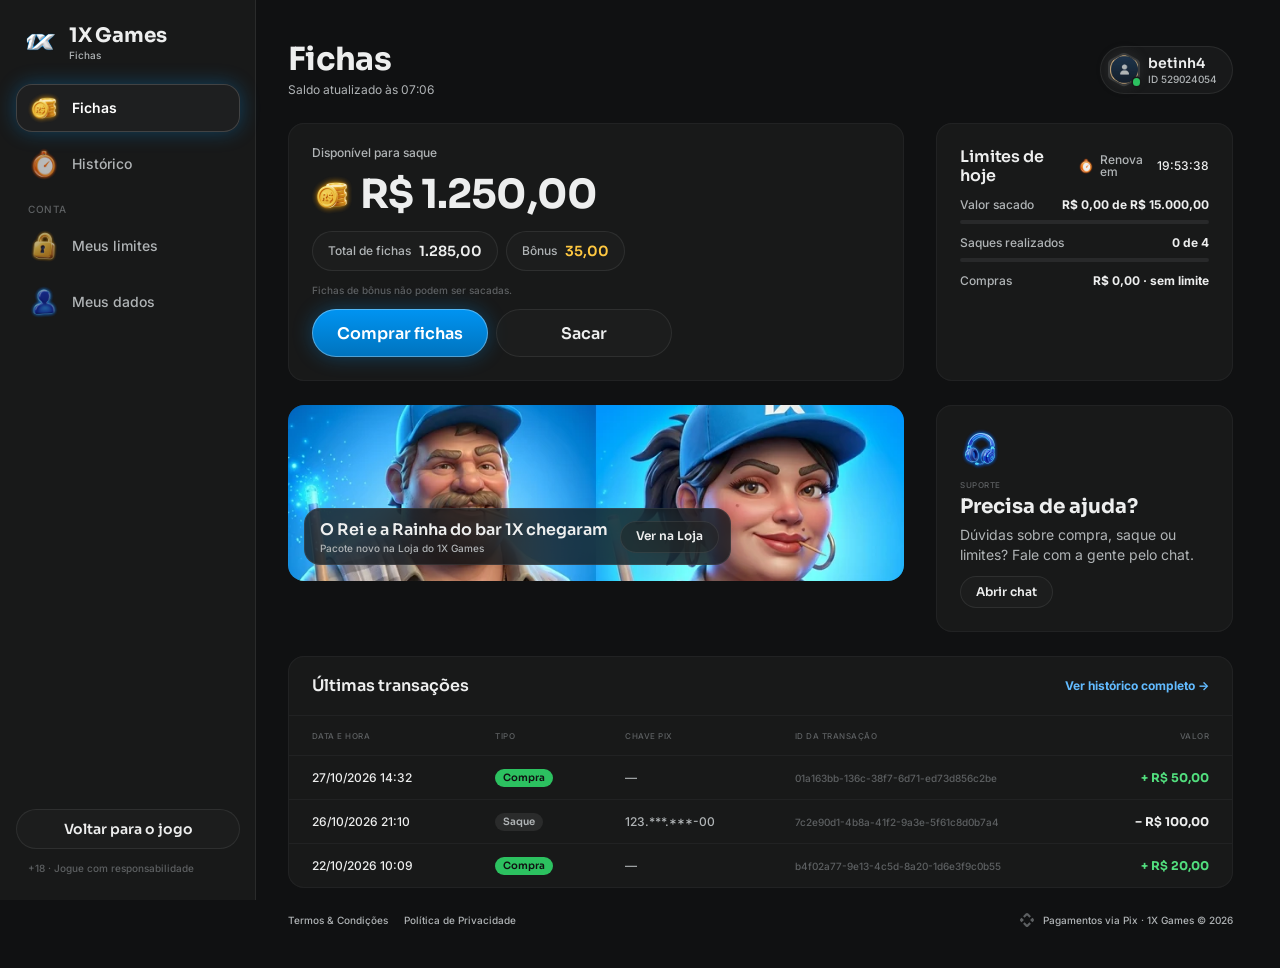
==== fichas/index.html @ 82695eb3 "1X Games · protótipo navegável gerado a partir do EstrelaGames (cores, logo, verso, Rei e Rainha do " ====
<!doctype html>
<html lang="pt-BR">
<head>
<meta charset="utf-8">
<meta name="viewport" content="width=device-width, initial-scale=1, viewport-fit=cover">
<meta name="robots" content="noindex, nofollow">
<meta name="theme-color" content="#101112">
<title>Fichas · 1X Games</title>
<link rel="icon" href="../assets/ui/logo_icon.webp">
<link rel="preconnect" href="https://fonts.googleapis.com">
<link rel="preconnect" href="https://fonts.gstatic.com" crossorigin>
<link rel="stylesheet" href="https://fonts.googleapis.com/css2?family=Inter:wght@400;500;600;700&family=Sora:wght@600;700;800&display=swap">
<link rel="stylesheet" href="../css/tokens.css?v=20261027h">
<link rel="stylesheet" href="../css/ui.css?v=20261027h">
<link rel="stylesheet" href="fichas.css?v=20261027h">
</head>
<body>
<svg width="0" height="0" style="position:absolute" aria-hidden="true">
  <defs><clipPath id="hexclip" clipPathUnits="objectBoundingBox"><path id="hexpath" d=""/></clipPath></defs>
  <symbol id="i-chev-l-light" viewBox="0 0 320 512"><path d="M20.7 267.3c-6.2-6.2-6.2-16.4 0-22.6l192-192c6.2-6.2 16.4-6.2 22.6 0s6.2 16.4 0 22.6L54.6 256 235.3 436.7c6.2 6.2 6.2 16.4 0 22.6s-16.4 6.2-22.6 0l-192-192z"/></symbol>
  <symbol id="i-x" viewBox="0 0 384 512"><path d="M324.5 411.1c6.2 6.2 16.4 6.2 22.6 0s6.2-16.4 0-22.6L214.6 256 347.1 123.5c6.2-6.2 6.2-16.4 0-22.6s-16.4-6.2-22.6 0L192 233.4 59.5 100.9c-6.2-6.2-16.4-6.2-22.6 0s-6.2 16.4 0 22.6L169.4 256 36.9 388.5c-6.2 6.2-6.2 16.4 0 22.6s16.4 6.2 22.6 0L192 278.6 324.5 411.1z"/></symbol>
  <symbol id="i-check" viewBox="0 0 448 512"><path d="M438.6 105.4c12.5 12.5 12.5 32.8 0 45.3l-256 256c-12.5 12.5-32.8 12.5-45.3 0l-128-128c-12.5-12.5-12.5-32.8 0-45.3s32.8-12.5 45.3 0L160 338.7 393.4 105.4c12.5-12.5 32.8-12.5 45.3 0z"/></symbol>
  <symbol id="i-copy" viewBox="0 0 448 512"><path d="M208 0H332.1c12.7 0 24.9 5.1 33.9 14.1l67.9 67.9c9 9 14.1 21.2 14.1 33.9V336c0 26.5-21.5 48-48 48H208c-26.5 0-48-21.5-48-48V48c0-26.5 21.5-48 48-48zM48 128h80v64H64V448H256V416h64v48c0 26.5-21.5 48-48 48H48c-26.5 0-48-21.5-48-48V176c0-26.5 21.5-48 48-48z"/></symbol>
  <symbol id="i-pix" viewBox="0 0 24 24"><path d="M6.1 6.3 10.1 2.3a2.7 2.7 0 0 1 3.8 0l4 4-2.3 2.3-2.9-2.9a1 1 0 0 0-1.4 0L8.4 8.6 6.1 6.3zm11.8 11.4-4 4a2.7 2.7 0 0 1-3.8 0l-4-4 2.3-2.3 2.9 2.9a1 1 0 0 0 1.4 0l2.9-2.9 2.3 2.3zM2.3 10.1l1.6-1.6L7.4 12l-3.5 3.5-1.6-1.6a2.7 2.7 0 0 1 0-3.8zm19.4 0a2.7 2.7 0 0 1 0 3.8l-1.6 1.6-3.5-3.5 3.5-3.5 1.6 1.6z"/></symbol>
</svg>

<div class="fx">
  <aside class="side" id="side" aria-label="Menu"></aside>
  <div class="main">
    <header class="mtop" id="mtop"></header>
    <main class="page" id="page"></main>
    <footer class="foot" id="foot"></footer>
  </div>
</div>
<div class="veil" id="veil" hidden><section class="drawer" id="drawer" role="dialog" aria-modal="true"></section></div>
<div class="toast" id="toast"><span class="hint-pill" id="toastTxt"></span></div>

<script src="fichas.js?v=20261027h"></script>
</body>
</html>
---- css/tokens.css ----
/* 1X Games · tokens do DS EstrelaGames (Rjx31bgpOt4m1U8DVKyWtd · modo 1X Games), valores resolvidos 1:1 */
:root{
  color-scheme: dark;
  /* background */
  --bg-default:#101112; --bg-subtle:#181919; --bg-strong:#212223; --bg-raised:#28292a; --bg-inset:#010101; --bg-highlight:#ffffff14; --bg-chrome:#181919; --bg-divider:#28292a; --bg-band:#00000052;
  --bga-default-50:#10111280; --bga-default-75:#101112bf; --bga-subtle-50:#18191980; --bga-subtle-75:#181919bf;
  --bga-strong-25:#21222340; --bga-strong-50:#21222380; --bga-strong-75:#212223bf;
  --bga-secondary-16:#62bbff29; --bga-secondary-32:#62bbff52; --bga-accent-12:#ffc8411f;
  /* border */
  --border-muted:#ffffff14; --border-default:#212223; --border-strong:#383a3b; --border-focus:#0094f2;
  --border-hl-top:#ffffff29; --border-gold-top:#c5e5ffe5; --border-gold-bottom:#0094f25c;
  /* text */
  --text-default:#edeeee; --text-muted:#b0b4b6; --text-link:#62bbff; --text-subtle:#5d6062; --text-disabled:#454849;
  --text-brand:#62bbff; --text-success:#52de7e; --text-error:#ff6b6e; --text-prize:#ffc841;
  --text-on-color:#ffffff; --text-on-color-muted:#ffffffd9; --text-on-color-subtle:#ffffffb2; --text-on-light:#101112;
  /* system */
  --sys-info:#14a0ff; --sys-success:#2cc160; --sys-success-strong:#8cf0a9; --sys-warning:#ffbe2e; --sys-error:#ef4452;
  --sysa-success-25:#2cc16040; --sysa-error-25:#ef445240; --sysa-info-25:#3b74f540;
  --notification-error:#ef4452;
  /* effects */
  --hl-subtle:#ffffff29; --hl:#ffffff52; --hl-strong:#ffffff7a;
  --shadow-faint:#0000001f; --shadow-subtle:#0000003d; --shadow:#00000066; --shadow-strong:#00000080;
  --glow-info:#0094f252; --glow-accent:#ffbe2e52; --glow-success:#52de7ea3; --glow-gold:#62bbff52; --glow-blue:#62bbff; --glow-red:#ff6b6e;
  /* surfaces */
  --surface-card-top:#181919; --surface-card-bottom:#101112; --surface-elevated-top:#28292a; --surface-elevated-bottom:#181919;
  /* buttons */
  --btn-primary-top:#0094f2; --btn-primary-bg:#0073bd; --btn-secondary-border:#14a0ff;
  --btn-disabled-top:#28292a; --btn-disabled-bg:#28292a; --btn-disabled-text:#454849;
  /* tabs */
  --tab-default-text:#b0b4b6; --tab-container:#212223; --input-border:#212223;
  --tab-padrao:#0094f2; --tab-padrao-tint:#0094f23d; --tab-rosa:#e93d82; --tab-rosa-tint:#e93d823d;
  /* games */
  --game-truco:#e5484d; --game-paulista:#3b74f5; --game-cacheta:#8752f2; --game-tranca:#2cc160; --game-buraco:#1f9a4a;
  --game-poker:#0fa968; --game-sinuca:#2fa35a; --game-todos:#14a0ff; --game-domino:#14b8a6; --game-dama:#f76b15; --game-xadrez:#5b6cff;
  --game-paulista-tint:#3b74f53d; --game-truco-tint:#e5484d3d; --game-cacheta-tint:#8752f23d; --game-buraco-tint:#1f9a4a3d;
  /* crew */
  --crew-engenheiro:#4fb3ff; --crew-comandante:#f5c542; --crew-piloto:#ff5a36; --crew-navegador:#e86bff; --crew-explorador:#4dffb8;
  --crew-bar:#ff9f43; --crew-reis:#34d399; --crew-nobru:#3d8bff; --crew-inhui:#ff4fb0;
  /* stake / table */
  --stake-padrao-top:#004f87; --stake-padrao-bottom:#022947; --stake-iniciante-top:#1f9a4a; --stake-iniciante-bottom:#1f502c;
  --table-card-top:#1f5a4a; --table-card-bottom:#0f2e2a; --table-stake:#ffc841;
  --plus-bg:#52de7e; --plus-icon:#101112;
  /* cards */
  --card-face:#ffffff; --card-border:#9ea2a4; --suit-red:#c72c3d; --suit-black:#141922; --back-top:#00609e; --back-bottom:#003362;
  /* seat timer */
  --seat-timer-track:#ffffff1f; --seat-timer:#14a0ff;
  /* type */
  --f-display:"Sora", "Inter", system-ui, sans-serif;
  --f-ui:"Inter", system-ui, -apple-system, sans-serif;
  --f-call:"Industry", "Sora", sans-serif;
  /* marca · 1X Games (sobrescreve) */
  --back-top:#00609e; --back-bottom:#022947; --btn-primary-text:#ffffff; --crew-nobru:#14A0FF; --crew-inhui:#14A0FF; --crew-rainha1x:#62BBFF;
}
/* estilos de texto do DS */
.t-d3xl{font:700 64px/1.2 var(--f-display);letter-spacing:-.02em}
.t-d2xl{font:700 48px/1.2 var(--f-display);letter-spacing:-.02em}
.t-dxl{font:700 40px/1.2 var(--f-display);letter-spacing:-.02em}
.t-dl{font:700 32px/1.2 var(--f-display);letter-spacing:-.02em}
.t-dm{font:700 24px/1.2 var(--f-display);letter-spacing:-.01em}
.t-ds{font:700 20px/1.2 var(--f-display);letter-spacing:-.01em}
.t-dxs{font:600 16px/1.2 var(--f-display)}
.t-d2xs{font:600 14px/1.2 var(--f-display)}
.t-d3xs{font:600 12px/1.2 var(--f-display)}
.t-hm{font:700 20px/1.2 var(--f-ui)}
.t-ll{font:500 16px/1 var(--f-ui)} .t-lm{font:500 14px/1 var(--f-ui)} .t-ls{font:500 12px/1 var(--f-ui)} .t-lxs{font:500 10px/1 var(--f-ui)} .t-l2xs{font:500 8px/1 var(--f-ui)}
.t-link{font:700 12px/1.5 var(--f-ui)}
.t-p2xl{font:400 20px/1.5 var(--f-ui)} .t-pm{font:400 14px/1.5 var(--f-ui)} .t-ps{font:400 12px/1.5 var(--f-ui)}
---- css/ui.css ----
/* EstrelaGames · base + componentes do DS (Apple Gamer Style · Glass). Medidas 1:1 com o Figma (frame 375). */
*{box-sizing:border-box}
html,body{height:100%;margin:0}
body{background:#05080c;color:var(--text-default);font-family:var(--f-ui);-webkit-font-smoothing:antialiased;overflow:hidden;-webkit-text-size-adjust:100%}
button{font:inherit;color:inherit;border:0;background:none;padding:0;margin:0;cursor:pointer;-webkit-tap-highlight-color:transparent;text-align:inherit}
button:focus-visible,[role="button"]:focus-visible{outline:2px solid var(--border-focus);outline-offset:2px}
/* cards clicáveis são div[role=button]: o WebKit (iPhone) não estica os filhos de um <button> com flex */
[role="button"]{cursor:pointer;-webkit-tap-highlight-color:transparent;-webkit-user-select:none;user-select:none;outline:0}
input{font:inherit;color:inherit;border:0;background:none;outline:0;padding:0;margin:0;min-width:0}
img,video{display:block;max-width:100%;user-select:none;-webkit-user-drag:none}
svg{display:block}
[hidden]{display:none!important}
.ic{flex:none;object-fit:contain;pointer-events:none}

/* ---------- aparelho ---------- */
.stage-wrap{position:fixed;inset:0;display:flex;align-items:center;justify-content:center}
.phone{position:relative;width:375px;height:812px;background:var(--bg-subtle);overflow:hidden;border-radius:48px;box-shadow:0 0 0 10px #0c1016,0 0 0 11px #2a3340,0 40px 80px rgba(0,0,0,.6);transform-origin:center;display:flex;flex-direction:column}
.status{position:relative;flex:none;height:44px;display:flex;align-items:center;justify-content:space-between;padding:0 26px 0 32px;font:600 15px/1 var(--f-ui);background:var(--bg-subtle);z-index:60;pointer-events:none}
.status .island{position:absolute;left:50%;top:10px;width:118px;height:32px;margin-left:-59px;border-radius:20px;background:#000}
.status .icons{display:flex;gap:6px;align-items:center}
.app{position:relative;flex:1;min-height:0;overflow:hidden}
@media (max-width:520px){
  .phone{width:100vw;height:100vh;height:100dvh;border-radius:0;box-shadow:none;transform:none!important}
  .status{display:none}
  .app{padding-top:env(safe-area-inset-top,0px)}
}
.scr{position:absolute;inset:0;display:flex;flex-direction:column;background:var(--bg-subtle);overflow:hidden}
.app>.scr{top:env(safe-area-inset-top,0px)}
@media (min-width:521px){.app>.scr{top:0}}
.scroll{flex:1;min-height:0;overflow-y:auto;overflow-x:hidden;-webkit-overflow-scrolling:touch;scrollbar-width:none;overscroll-behavior:contain}
.scroll::-webkit-scrollbar,.hscroll::-webkit-scrollbar{display:none}
/* linha com rolagem lateral: sem clip, sangra até a borda da tela (regra Oct 26) */
.hscroll{display:flex;overflow-x:auto;overflow-y:visible;scrollbar-width:none;margin:0 -8px;padding:0 8px;scroll-padding:0 8px;-webkit-overflow-scrolling:touch}

/* ---------- ícones 3D ---------- */
.i16{width:16px;height:16px}.i20{width:20px;height:20px}.i24{width:24px;height:24px}.i28{width:28px;height:28px}.i32{width:32px;height:32px}.i36{width:36px;height:36px}.i40{width:40px;height:40px}.i48{width:48px;height:48px}

/* ---------- header-game (Mobile · Glass) ---------- */
.hdr{position:relative;flex:none;height:64px;display:flex;align-items:center;gap:4px;padding:8px 12px;background:var(--bg-subtle);overflow:hidden;z-index:20}
.hdr::before{content:"";position:absolute;left:48px;top:-70px;width:280px;height:140px;border-radius:50%;background:var(--glow-blue);filter:blur(60px);opacity:.15;pointer-events:none}
.hdr .side{position:relative;flex:1;min-width:0;display:flex;align-items:center;gap:4px}
.hdr .logo{width:24px;height:36px;display:grid;place-items:center;flex:none}
.hdr .logo img{width:25px;height:24px}
.cpill{flex:1;min-width:0;height:34px;display:flex;align-items:center;gap:2px;padding:4px;border-radius:999px;background:linear-gradient(90deg,#52de7e1a,#21222306),var(--bga-strong-50);box-shadow:inset 0 0 0 1px var(--border-muted);overflow:hidden}
.cpill.bonus{padding:4px 8px 4px 4px;background:linear-gradient(90deg,#21222306,#ffc8411a),var(--bga-strong-50)}
.cpill .ic{width:24px;height:24px}
.cpill .t{flex:1;min-width:0;display:flex;flex-direction:column;gap:2px;text-align:left}
.cpill .t small{font:500 8px/1 var(--f-ui);color:var(--text-muted)}
.cpill .t b{font:700 12px/10px var(--f-ui);color:var(--text-default);white-space:nowrap;overflow:hidden;text-overflow:ellipsis}
.cpill.bonus .t b{color:var(--text-prize)}
.cpill .plus{width:20px;height:20px;border-radius:10px;background:var(--plus-bg);display:grid;place-items:center;flex:none}
.cpill .plus svg{width:12px;height:12px;fill:var(--plus-icon)}
.hbell{position:relative;width:36px;height:36px;border-radius:18px;background:var(--bga-strong-50);box-shadow:inset 0 0 0 1px var(--border-muted);display:grid;place-items:center;flex:none}
.hbell .ic{width:28px;height:28px}
.hbell i{position:absolute;left:28px;top:0;width:8px;height:8px;border-radius:50%;background:var(--notification-error)}
.hbell i[hidden]{display:none}

/* ---------- header-avatar (hexágono com borda da tripulação) ---------- */
.hav{position:relative;display:inline-block;flex:none;width:var(--w,44px);height:var(--h,48px)}
.hav .gl{position:absolute;left:-4.5%;top:0;width:109%;aspect-ratio:1;border-radius:50%;background:var(--cc);filter:blur(calc(var(--w,44px) * .16));opacity:.45;pointer-events:none}
.hav .hx{position:absolute;inset:0;-webkit-clip-path:url(#hexclip);clip-path:url(#hexclip);background:var(--cc)}
.hav .hx img{position:absolute;inset:2px;width:calc(100% - 4px);height:calc(100% - 4px);object-fit:cover;object-position:center top;-webkit-clip-path:url(#hexclip);clip-path:url(#hexclip);background:var(--bg-raised)}
.hav .on{position:absolute;left:77%;top:75%;width:23%;aspect-ratio:1;border-radius:50%;background:var(--sys-success);box-shadow:0 0 0 1.5px var(--bg-subtle)}
.hav.xs{--w:24px;--h:26px}.hav.s{--w:32px;--h:35px}.hav.m{--w:44px;--h:48px}.hav.l{--w:56px;--h:60px}
.hav.xs .hx img,.hav.s .hx img{inset:1.5px;width:calc(100% - 3px);height:calc(100% - 3px)}
.hav.empty{height:var(--w)}
.hav.empty .av0{position:absolute;inset:4.5%;width:91%;height:91%}
.hav.empty .add{position:absolute;left:63.6%;top:63.6%;width:27.3%;height:27.3%;border-radius:50%;background:var(--plus-bg);box-shadow:0 0 0 1.2px var(--bg-subtle);display:grid;place-items:center}
.hav.empty .add svg{width:58%;height:58%;fill:var(--plus-icon)}

/* ---------- avatar circular (avatar-estrela-games) ---------- */
.av{position:relative;display:inline-block;vertical-align:middle;flex:none;width:var(--s,48px);height:var(--s,48px);border-radius:50%;background:linear-gradient(180deg,var(--surface-elevated-top),var(--surface-elevated-bottom));box-shadow:inset 0 0 0 var(--bw,2px) #ffffff29}
.av img{position:absolute;inset:var(--bw,2px);width:calc(100% - 2*var(--bw,2px));height:calc(100% - 2*var(--bw,2px));border-radius:50%;object-fit:cover;object-position:center top}
.av.s{--s:32px;--bw:1px}.av.m{--s:48px;--bw:2px}.av.l{--s:80px;--bw:3px}.av.xl{--s:120px;--bw:4px}
.av .lvl{position:absolute;left:50%;bottom:-4px;transform:translateX(-50%);padding:1px 6px;border-radius:999px;background:var(--bg-raised);box-shadow:0 0 0 2px var(--bg-default);font:600 12px/14px var(--f-display);white-space:nowrap}
.av.empty .ph{position:absolute;inset:25%;width:50%;height:50%;fill:#ffffff52}
.av .addb{position:absolute;left:63.3%;top:63.3%;width:36.7%;height:36.7%;border-radius:50%;background:var(--plus-bg);display:grid;place-items:center;box-shadow:0 0 0 3px var(--bg-subtle)}
.av .addb svg{width:50%;height:50%;fill:#fff}

/* ---------- navbar-glass ---------- */
.nav{position:absolute;left:16px;right:16px;bottom:calc(12px + env(safe-area-inset-bottom,0px));height:64px;display:flex;align-items:stretch;padding:4px;border-radius:24px;background:var(--bga-strong-75);box-shadow:inset 0 0 0 1px var(--border-muted);-webkit-backdrop-filter:blur(24px);backdrop-filter:blur(24px);z-index:30}
.nav>button{position:relative;flex:1;min-width:0;display:flex;flex-direction:column;align-items:center;justify-content:center;border-radius:20px}
.nav>button .ic{width:32px;height:32px;opacity:.75}
.nav>button>span{font:500 10px/1 var(--f-ui);color:var(--text-subtle);white-space:nowrap}
.nav>button.on{flex:none;width:104px;justify-content:flex-end;gap:2px;padding-bottom:6px;background:var(--bga-secondary-16);box-shadow:inset 0 0 0 1px var(--hl-subtle),0 0 20px var(--glow-info)}
.nav>button.on .ic{position:absolute;left:28px;top:-14px;width:48px;height:48px;opacity:1}
.nav>button.on .lr{width:100%;display:flex;align-items:center;justify-content:space-between;padding:0 8px}
.nav>button.on .lr span{font:500 10px/1 var(--f-ui);color:var(--text-on-color)}
.nav .lr i{width:16px;height:16px;display:grid;place-items:center}
.nav .lr svg{width:10px;height:16px;fill:var(--text-on-color)}

/* ---------- game-block ---------- */
.gb{position:relative;flex:none;width:72px;height:64px;border-radius:16px;display:flex;flex-direction:column;align-items:center;justify-content:center;padding:4px 0;background:var(--tab-container);box-shadow:inset 0 0 0 1px var(--hl);font:500 10px/1 var(--f-ui);color:var(--text-on-color);white-space:nowrap}
.gb .ic{width:40px;height:40px}
.gb.on{justify-content:flex-end;padding:0 0 6px;background:var(--gc);box-shadow:0 4px 12px var(--gs,transparent)}
.gb.on .ic{position:absolute;left:50%;top:-12px;width:60px;height:60px;margin-left:-30px}
.gb .lk{position:absolute;right:4px;top:4px;width:14px;height:14px;opacity:.8}
.gb.on .lk{display:none}
.games-row{gap:8px;padding-top:12px;margin-top:-12px}
.games-row .gb{width:72px}

/* ---------- tabs ---------- */
.tabs{display:flex;gap:2px;height:44px;padding:4px;border-radius:12px;background:var(--bg-raised);box-shadow:inset 0 0 0 1px var(--input-border)}
.tabs>button{position:relative;flex:1;min-width:0;height:34px;border-radius:8px;display:flex;align-items:center;justify-content:center;padding:8px 16px;font:500 12px/1 var(--f-ui);color:var(--tab-default-text);white-space:nowrap}
.tabs>button.on{background:var(--tc-tint);font:700 12px/18px var(--f-ui);color:var(--text-default)}
.tabs>button.on::after{content:"";position:absolute;left:50%;bottom:0;width:24px;height:3px;margin-left:-12px;border-radius:2px;background:var(--tc);box-shadow:0 0 8px var(--tc)}
.tabs>button .lk{font:500 9px/1 var(--f-ui);margin-left:4px;opacity:.7}
.tabs{--tc:var(--tab-padrao);--tc-tint:var(--tab-padrao-tint)}
.tabs.t-azul{--tc:var(--game-paulista);--tc-tint:var(--game-paulista-tint)}
.tabs.t-vermelha{--tc:var(--game-truco);--tc-tint:var(--game-truco-tint)}
.tabs.t-roxa{--tc:var(--game-cacheta);--tc-tint:var(--game-cacheta-tint)}
.tabs.t-verde{--tc:var(--game-buraco);--tc-tint:var(--game-buraco-tint)}
.tabs.t-rosa{--tc:var(--tab-rosa);--tc-tint:var(--tab-rosa-tint)}

/* ---------- button-glass ---------- */
.btn{display:inline-flex;align-items:center;justify-content:center;gap:8px;white-space:nowrap;transition:transform .12s,filter .12s;flex:none}
.btn:active{transform:scale(.97)}
.btn.l{height:48px;padding:0 24px;border-radius:24px;font:600 16px/1.2 var(--f-display)}
.btn.m{height:40px;padding:0 20px;border-radius:20px;font:600 14px/1.2 var(--f-display)}
.btn.s{height:32px;padding:0 16px;border-radius:16px;font:600 12px/1.2 var(--f-display)}
.btn.xl{height:56px;padding:0 24px;border-radius:28px;font:600 16px/1.2 var(--f-display)}
.btn.m44{height:44px;border-radius:22px}
.btn.pri{background:linear-gradient(180deg,var(--btn-primary-top),var(--btn-primary-bg));box-shadow:inset 0 0 0 1px var(--hl),0 0 20px var(--glow-info);color:var(--btn-primary-text)}
.btn.sec{background:var(--bga-strong-50);box-shadow:inset 0 0 0 1px var(--border-muted);color:var(--text-default)}
.btn:disabled,.btn.dis{background:var(--btn-disabled-bg);box-shadow:none;color:var(--btn-disabled-text);pointer-events:none}
.btn.danger-txt{background:none;box-shadow:none;color:var(--text-error);font:500 14px/1 var(--f-ui)}
.btn.fill{flex:1;min-width:0}
.btn.wide{width:100%}
.btn .ic{width:20px;height:20px}

/* ---------- button-icon ---------- */
.bicon{width:40px;height:40px;border-radius:20px;display:grid;place-items:center;flex:none;background:var(--bga-strong-50);box-shadow:inset 0 0 0 1px var(--border-muted)}
.bicon .ic{width:24px;height:24px}
.bicon.s{width:32px;height:32px;border-radius:16px}.bicon.s .ic{width:20px;height:20px}
.bicon svg{width:14px;height:14px;fill:var(--text-default)}
.bicon.s28{width:28px;height:28px;border-radius:14px}.bicon.s28 svg{width:16px;height:16px}

/* ---------- tag ---------- */
.tag{display:inline-flex;align-items:center;gap:4px;padding:2px 8px;border-radius:999px;font:600 12px/14px var(--f-display);white-space:nowrap;flex:none}
.tag.neutral{background:#ffffff14;color:var(--text-muted)}
.tag.gold{background:#62bbff29;color:var(--text-brand);box-shadow:inset 0 0 0 1px #c5e5ff8c}
.tag.success{background:var(--sys-success);color:var(--bg-default)}
.tag.danger{background:var(--sys-error);color:var(--text-default)}
.tag.info{background:var(--sys-info);color:var(--text-default)}
.tag.live{background:var(--sys-error);color:var(--text-default)}
.tag.beginner{background:var(--game-buraco);color:var(--text-default)}

/* ---------- section-title ---------- */
.stitle{display:flex;align-items:center;justify-content:space-between;gap:16px}
.stitle .tx{flex:1;min-width:0;display:flex;flex-direction:column;gap:2px}
.stitle b{font:700 20px/1.2 var(--f-display);letter-spacing:-.01em}
.stitle small{font:500 12px/1 var(--f-ui);color:var(--text-muted)}
.trow{display:flex;align-items:center;justify-content:space-between;gap:8px}
.trow b{font:600 14px/1.2 var(--f-display)}
.trow small{font:500 10px/1 var(--f-ui);color:var(--text-subtle)}

/* ---------- page-top ---------- */
.ptop{flex:none;display:flex;align-items:center;justify-content:space-between;gap:8px;padding:8px;min-height:45px}
.ptop .l{display:flex;align-items:center;gap:8px;min-width:0}
.ptop .back{width:28px;height:28px;border-radius:14px;display:grid;place-items:center;background:var(--bga-strong-50);box-shadow:inset 0 0 0 1px var(--border-muted);flex:none}
.ptop .back svg{width:10px;height:16px;fill:var(--text-default)}
.ptop .tx{display:flex;flex-direction:column;min-width:0}
.ptop .tx b{font:600 16px/1.2 var(--f-display);white-space:nowrap;overflow:hidden;text-overflow:ellipsis}
.ptop .tx small{display:flex;align-items:center;gap:4px;font:500 10px/1 var(--f-ui);color:var(--text-muted)}
.ptop .tx small i{width:6px;height:6px;border-radius:50%;background:var(--sys-success)}

/* ---------- input-search / input ---------- */
.search{display:flex;align-items:center;gap:8px;height:40px;padding:0 16px 0 12px;border-radius:20px;background:var(--bga-strong-50);box-shadow:inset 0 0 0 1px var(--border-muted)}
.search svg{width:16px;height:16px;fill:var(--text-muted);flex:none}
.search input{flex:1;font:500 12px/1 var(--f-ui);color:var(--text-default)}
.search input::placeholder{color:var(--text-muted)}
.field{display:flex;flex-direction:column;gap:8px}
.field>label{font:500 14px/1 var(--f-ui);color:var(--text-default)}
.field .box{display:flex;align-items:center;gap:8px;height:40px;padding:8px 12px;border-radius:12px;background:var(--bga-strong-50);box-shadow:inset 0 0 0 1px var(--border-muted)}
.field .box:focus-within{box-shadow:inset 0 0 0 1px var(--border-focus)}
.field .box input{flex:1;font:400 14px/1.5 var(--f-ui);color:var(--text-default)}
.field .box input::placeholder{color:var(--text-disabled)}
.field .box button svg{width:20px;height:20px;fill:var(--text-muted)}

/* ---------- otp ---------- */
.otp{display:flex;gap:8px;justify-content:center}
.otp .bx{width:48px;height:56px;border-radius:12px;background:#ffffff14;display:grid;place-items:center;font:700 24px/1.2 var(--f-display);color:var(--text-default);box-shadow:inset 0 0 0 1px var(--border-muted)}
.otp .bx.act{background:#ffffff1f;box-shadow:inset 0 0 0 2px var(--border-focus),0 0 12px var(--glow-info)}
.otp .bx.act::after{content:"";width:2px;height:24px;background:var(--border-focus);animation:blink 1s steps(1) infinite}
@keyframes blink{50%{opacity:0}}
.otp-in{position:absolute;opacity:0;pointer-events:none;width:1px;height:1px}

/* ---------- progress ---------- */
.prog{height:4px;border-radius:999px;background:#ffffff1f;overflow:hidden;flex:1}
.prog i{display:block;height:100%;border-radius:inherit;background:var(--tab-padrao);transition:width .3s}

/* ---------- stake-pill ---------- */
.stakes{position:relative;height:128px;overflow:hidden;margin:0 -8px}
.stakes .track{position:absolute;top:8px;left:50%;transform:translateX(-50%);display:flex;align-items:center;gap:8px;height:112px}
.sp{position:relative;flex:none;display:flex;flex-direction:column;border-radius:16px;padding:4px 4px 0;background:linear-gradient(180deg,var(--surface-elevated-top),var(--surface-card-bottom));box-shadow:inset 0 0 0 1px #ffffff29,0 16px 40px var(--shadow);transition:width .25s,height .25s}
.sp .st{position:relative;flex:1;align-self:stretch;border-radius:12px;display:flex;flex-direction:column;align-items:center;justify-content:center;gap:4px;background:linear-gradient(180deg,var(--stake-padrao-top),var(--stake-padrao-bottom));box-shadow:inset 0 0 0 1px var(--hl-subtle),inset 0 2px 8px var(--shadow)}
.sp .v{display:flex;align-items:center;gap:4px;font:600 14px/1.2 var(--f-display);white-space:nowrap}
.sp .v .ic{width:14px;height:14px}
.sp .q{position:absolute;top:4px;right:4px;display:flex;align-items:center;gap:3px;padding:2px 5px;border-radius:8px;background:var(--bga-strong-50);font:500 8px/1 var(--f-ui);white-space:nowrap}
.sp .q::before{content:"";width:5px;height:5px;border-radius:50%;background:var(--sys-success)}
.sp .tg{padding:2px 6px;border-radius:6px;background:var(--bga-strong-50);font:500 8px/1 var(--f-ui);color:var(--text-success)}
.sp .ft{flex:none;display:flex;align-items:center;justify-content:center;gap:3px;padding:4px 0 5px;white-space:nowrap}
.sp .ft small{font:500 8px/1 var(--f-ui);color:var(--text-muted)}
.sp .ft b{font:500 8px/1 var(--f-ui)}
.sp.ini .st{background:linear-gradient(180deg,var(--stake-iniciante-top),var(--stake-iniciante-bottom))}
.sp.S{width:68px;height:68px;padding:4px}
.sp.S .q,.sp.S .ft,.sp.S .tg{display:none}
.sp.M{width:88px;height:88px}
.sp.M .v{font:600 16px/1.2 var(--f-display)} .sp.M .v .ic{width:18px;height:18px}
.sp.L{width:112px;height:112px}
.sp.L .v{font:700 20px/1.2 var(--f-display);letter-spacing:-.01em} .sp.L .v .ic{width:24px;height:24px}
.sp.L .ft b{font:500 10px/1 var(--f-ui)}
.sp.on{box-shadow:inset 0 0 0 2px var(--btn-secondary-border),0 0 20px var(--glow-info)}
.sp.on .st{background:linear-gradient(180deg,var(--btn-primary-top),var(--btn-primary-bg))}
.sp.on.ini .st{background:linear-gradient(180deg,var(--stake-iniciante-top),var(--stake-iniciante-bottom))}
.stake-grid{display:grid;grid-template-columns:repeat(3,minmax(0,1fr));gap:12px}
.stake-grid .sp{width:auto;height:88px}

/* ---------- table-glass (mesa aberta) ---------- */
.tg-row{display:grid;grid-template-columns:repeat(2,minmax(0,1fr));gap:16px 8px}
.tgl{position:relative;height:92px;border-radius:46px;padding:4px;display:flex;background:linear-gradient(180deg,var(--surface-elevated-top),var(--surface-card-bottom));box-shadow:inset 0 0 0 1px #ffffff29,0 16px 40px var(--shadow);text-align:left}
.tgl .felt{flex:1;align-self:stretch;min-width:0;display:flex;align-items:center;padding:10px 12px 6px 70px;border-radius:41px;background:linear-gradient(180deg,var(--table-card-top),var(--table-card-bottom));box-shadow:inset 0 0 0 1px var(--hl-subtle),inset 0 2px 8px var(--shadow)}
.tgl .vals{display:flex;flex-direction:column;gap:4px;min-width:0}
.tgl .vals b{font:600 14px/1.2 var(--f-display);color:var(--table-stake);white-space:nowrap}
.tgl .vals small{font:500 10px/1 var(--f-ui);color:#ffffffb2;white-space:nowrap}
.tgl .seats{display:flex;align-items:center;gap:2px;height:20px}
.tgl .seats .pl{display:flex}
.tgl .seats .pl span{width:20px;height:20px;border-radius:10px;overflow:hidden;background:var(--cc);margin-right:-6px;box-shadow:0 0 0 1px var(--table-card-bottom)}
.tgl .seats .pl span img{width:100%;height:100%;object-fit:cover;object-position:center top}
.tgl .seats em{font:600 12px/14px var(--f-display);font-style:normal;margin-left:8px}
.tgl .tab{position:absolute;left:50%;top:-8px;transform:translateX(-50%);padding:2px 8px;border-radius:8px;background:var(--surface-elevated-top);box-shadow:inset 0 0 0 1px var(--border-muted);font:500 10px/12px var(--f-ui);color:var(--text-subtle);white-space:nowrap}
.tgl .deck{position:absolute;left:14px;top:25px;width:52px;height:52px}
.tgl.locked .felt>*{opacity:.55}
.tgl.pool{border-radius:16px}
.tgl.pool .felt{border-radius:12px;position:relative;overflow:hidden;background:linear-gradient(180deg,#2fa35a,#145c32)}
.tgl.pool .felt::before{content:"";position:absolute;left:30%;top:0;bottom:0;border-left:1px solid #ffffff29}
.tgl.pool .pk{position:absolute;width:10px;height:10px;border-radius:50%;background:#000000b2;box-shadow:inset 0 0 0 1px #ffffff1f}

/* ---------- action-tile ---------- */
.atile{width:80px;height:64px;border-radius:16px;display:flex;flex-direction:column;align-items:center;justify-content:center;background:var(--bga-strong-50);box-shadow:inset 0 0 0 1px var(--border-muted);font:600 14px/1.2 var(--f-display);flex:none}
.atile .ic{width:28px;height:28px}

/* ---------- bottom sheet (sheet glass) ---------- */
.veil{position:absolute;inset:0;z-index:50;background:var(--bga-default-75);display:flex;align-items:flex-end;animation:fade .2s both}
.bsheet{position:relative;width:100%;max-height:calc(100% - 24px);display:flex;flex-direction:column;align-items:stretch;gap:12px;padding:8px 12px calc(24px + env(safe-area-inset-bottom,0px));border-radius:24px 24px 0 0;background:var(--bg-subtle);box-shadow:inset 0 1px 0 var(--hl-subtle),0 16px 40px var(--shadow);animation:up .28s cubic-bezier(.2,.9,.3,1) both;overflow:hidden}
.bsheet.g16{gap:16px}
.bsheet .handle{width:36px;height:4px;border-radius:2px;background:var(--border-muted);align-self:center;flex:none}
.bsheet .scroll{margin:0 -12px;padding:0 12px}
.sh-h{display:flex;align-items:center;gap:12px;flex:none}
.sh-h>.ic{width:36px;height:36px}
.sh-h .tx{flex:1;min-width:0;display:flex;flex-direction:column;gap:2px}
.sh-h .tx b{font:600 16px/1.2 var(--f-display)}
.sh-h .tx small{font:500 10px/1.2 var(--f-ui);color:var(--text-subtle)}
.sh-h .tx small.ok{display:flex;align-items:center;gap:6px;color:var(--sys-success)}
.sh-h .tx small.ok::before{content:"";width:8px;height:8px;border-radius:50%;background:var(--sys-success)}
.xbtn{width:32px;height:32px;border-radius:16px;display:grid;place-items:center;background:var(--bga-strong-50);box-shadow:inset 0 0 0 1px var(--border-muted);flex:none}
.xbtn svg{width:14px;height:14px;fill:var(--text-default)}
@keyframes up{from{transform:translateY(100%)}to{transform:none}}
@keyframes fade{from{opacity:0}}
@keyframes pop{from{transform:scale(.3);opacity:0}}

/* ---------- hint (pílula) / toast ---------- */
.hint-pill{display:inline-flex;align-items:center;gap:4px;padding:4px 12px;border-radius:999px;background:var(--bga-strong-75);box-shadow:inset 0 0 0 1px var(--hl-subtle);font:500 10px/1.2 var(--f-ui);color:var(--text-default);white-space:nowrap;-webkit-backdrop-filter:blur(12px);backdrop-filter:blur(12px)}
.toast{position:absolute;left:50%;top:72px;transform:translate(-50%,-8px);opacity:0;transition:opacity .2s,transform .2s;z-index:90;pointer-events:none;max-width:calc(100% - 32px)}
.toast .hint-pill{font-size:11px;padding:6px 14px;white-space:normal;text-align:center}
.toast.show{opacity:1;transform:translate(-50%,0)}

/* ---------- list / cells ---------- */
.cell{display:flex;flex-direction:column;gap:2px;padding:8px;border-radius:12px;background:var(--bga-strong-50);box-shadow:inset 0 0 0 1px var(--border-muted);min-width:0;flex:1}
.cell small{font:500 10px/1 var(--f-ui);color:var(--text-subtle)}
.cell b{font:600 14px/1.2 var(--f-display);white-space:nowrap}
.card-raised{border-radius:16px;background:var(--bg-raised)}
.muted{color:var(--text-muted)}.subtle{color:var(--text-subtle)}.prize{color:var(--text-prize)}.ok{color:var(--text-success)}.err{color:var(--text-error)}

@media (prefers-reduced-motion: reduce){*,*::before,*::after{animation-duration:.01ms!important;animation-iteration-count:1!important;transition-duration:.01ms!important}}
---- fichas/fichas.css ----
/* 1X Games · Fichas (página fora do app). Usa os tokens e componentes do app (../css/tokens.css + ui.css: .btn, .tabs, .tag, .field, .xbtn, .hav, .toast).
   Celular (Figma W01–W09, 375): header + abas + cartões empilhados, comprar/sacar em tela cheia.
   Computador ≥ 1024 (Figma DW01–DW09, 1920): menu 256 à esquerda, conteúdo 1312 (grade 864 + 416, gap 32), comprar/sacar num drawer de 480. */
html,body{height:auto;min-height:100%}
html{scrollbar-gutter:stable}
body{overflow:auto;background:var(--bg-default)}
body.lock{overflow:hidden}
a{color:inherit;text-decoration:none}
.od{display:none}
.fx{min-height:100vh;display:flex}
.main{flex:1;min-width:0;display:flex;flex-direction:column}
.ic{width:24px;height:24px}

/* ---------- celular: header + abas ---------- */
.side{display:none}
.mtop{position:sticky;top:0;z-index:20;display:flex;flex-direction:column;background:var(--bg-default);padding-top:env(safe-area-inset-top,0px)}
.mtop .row{display:flex;align-items:center;gap:12px;height:60px;padding:0 16px 0 12px;box-shadow:inset 0 -1px 0 var(--border-muted)}
.bk{width:32px;height:32px;border-radius:16px;display:grid;place-items:center;flex:none;background:var(--bga-strong-50);box-shadow:inset 0 0 0 1px var(--border-muted)}
.bk svg{width:10px;height:16px;fill:var(--text-brand)}
.brand{flex:1;min-width:0;display:flex;align-items:center;gap:12px}
.brand img{width:33px;height:32px}
.brand span{display:flex;flex-direction:column;gap:2px}
.brand b{font:700 20px/1.2 var(--f-display);letter-spacing:-.01em}
.brand small{font:500 10px/1 var(--f-ui);color:var(--text-muted)}
.mtop .tabs{margin:12px 12px 0}
.mtop .tabs>button{height:36px}

.page{display:flex;flex-direction:column;gap:12px;padding:12px 12px 0}
.ptitle{display:none}
.ptitle.mob{display:flex;padding:8px 4px 0}
.ptitle .tx{display:flex;flex-direction:column;gap:4px}
.ptitle h1{margin:0;font:700 20px/1.2 var(--f-display);letter-spacing:-.01em}
.ptitle .tx small{font:400 12px/1.4 var(--f-ui);color:var(--text-muted)}
.ptitle .r{display:none}

.card{display:flex;flex-direction:column;gap:16px;padding:16px;border-radius:16px;background:var(--bg-subtle);box-shadow:inset 0 0 0 1px var(--border-default)}
.grid,.col{display:flex;flex-direction:column;gap:12px}

/* saldo */
.bal{gap:12px}
.bal .lbl{font:500 12px/1 var(--f-ui);color:var(--text-muted)}
.amt{display:flex;align-items:center;gap:8px}
.amt .ic{width:32px;height:32px}
.amt b{font:700 32px/1.2 var(--f-display);letter-spacing:-.02em}
.chips{display:flex;flex-wrap:wrap;gap:8px}
.chip{display:inline-flex;align-items:center;gap:8px;height:40px;padding:0 16px;border-radius:20px;background:var(--bga-strong-50);box-shadow:inset 0 0 0 1px var(--border-muted)}
.chip small{font:500 12px/1 var(--f-ui);color:var(--text-muted)}
.chip b{font:600 14px/1.2 var(--f-display)}
.prize{color:var(--text-prize)}
.bal .bnote{font:500 10px/1.4 var(--f-ui);color:var(--text-subtle)}
.acts{display:grid;grid-template-columns:repeat(2,minmax(0,1fr));gap:8px}
.acts .btn{width:100%}

/* limites */
.lim{gap:12px}
.lh{display:flex;align-items:center;justify-content:space-between;gap:8px}
.lh>b{font:700 20px/1.2 var(--f-display);letter-spacing:-.01em}
.renew{display:flex;align-items:center;gap:6px}
.renew .ic{width:16px;height:16px}
.renew small{font:500 12px/1 var(--f-ui);color:var(--text-muted)}
.renew b{font:500 12px/1 var(--f-ui)}
.lrow{display:flex;align-items:center;justify-content:space-between;gap:8px;font:500 14px/1.2 var(--f-ui);color:var(--text-muted)}
.lrow b{font:700 14px/1.2 var(--f-ui);color:var(--text-default);text-align:right}
.lbar{display:block;height:4px;margin-top:-4px;border-radius:2px;background:var(--bg-raised);overflow:hidden}
.lbar i{display:block;height:100%;border-radius:2px;background:var(--tab-padrao)}

/* banner da Loja */
.banner{position:relative;height:168px;border-radius:16px;overflow:hidden;box-shadow:inset 0 0 0 1px var(--border-default)}
.banner>img{width:100%;height:100%;object-fit:cover;object-position:center 30%}
.banner .gl{position:absolute;left:12px;right:12px;bottom:12px;display:flex;align-items:center;gap:12px;padding:12px 12px 12px 16px;border-radius:16px;background:var(--bga-default-75);-webkit-backdrop-filter:blur(24px);backdrop-filter:blur(24px);box-shadow:inset 0 0 0 1px var(--border-muted)}
.banner .gl>span{flex:1;min-width:0;display:flex;flex-direction:column;gap:4px}
.banner .gl b{font:600 14px/1.2 var(--f-display);white-space:nowrap;overflow:hidden;text-overflow:ellipsis}
.banner .gl small{font:500 10px/1 var(--f-ui);color:var(--text-muted)}

/* suporte */
.help{flex-direction:row;align-items:center;gap:12px}
.help>.ic{width:40px;height:40px}
.help .tx{flex:1;min-width:0;display:flex;flex-direction:column;gap:2px}
.help .k{display:none}
.help .tx b{font:600 16px/1.2 var(--f-display)}
.help .tx>span{font:500 12px/1.3 var(--f-ui);color:var(--text-muted)}

/* transações */
.txs{padding:0;gap:0;overflow:hidden}
.th{display:flex;align-items:center;justify-content:space-between;padding:16px;box-shadow:inset 0 -1px 0 var(--border-default)}
.th b{font:600 16px/1.2 var(--f-display)}
.th a{font:700 12px/1.5 var(--f-ui);color:var(--text-link)}
.tbl{display:none}
.tlist{display:flex;flex-direction:column}
.trow{display:flex;align-items:center;justify-content:space-between;gap:12px;padding:16px;box-shadow:inset 0 -1px 0 var(--border-default)}
.trow:last-child{box-shadow:none}
.trow span{display:flex;flex-direction:column;gap:6px}
.trow .l{align-items:flex-start}
.trow .r{align-items:flex-end;text-align:right}
.trow small{font:500 12px/1 var(--f-ui);color:var(--text-muted)}
.trow .r small{font-size:10px;color:var(--text-subtle)}
.trow b{font:700 14px/1.2 var(--f-display)}
.ok{color:var(--text-success)!important}
.tag{font-size:12px;padding:3px 10px}

/* histórico: no celular cada bloco é um cartão */
.hist{background:none;box-shadow:none;padding:0;gap:12px}
.hbar{display:flex;flex-direction:column;gap:12px}
.hbar .tabs>button{height:36px}
.flt{display:flex;gap:8px}
.fbtn,.search{display:flex;align-items:center;gap:8px;height:40px;padding:0 12px;border-radius:12px;background:var(--bg-subtle);box-shadow:inset 0 0 0 1px var(--border-default);font:500 14px/1 var(--f-ui)}
.fbtn{flex:none}
.fbtn .ic,.search .ic{width:20px;height:20px}
.search{flex:1;min-width:0}
.search input{flex:1;font:400 14px/1.5 var(--f-ui)}
.search input::placeholder{color:var(--text-muted)}
.sum{display:grid;grid-template-columns:repeat(3,minmax(0,1fr));gap:8px;padding:16px;border-radius:16px;background:var(--bg-subtle);box-shadow:inset 0 0 0 1px var(--border-default)}
.sum div{display:flex;flex-direction:column;gap:6px}
.sum small{font:500 10px/1 var(--f-ui);color:var(--text-subtle);text-transform:uppercase;letter-spacing:.04em}
.sum div:last-child{text-align:right}
.sum b{font:700 20px/1.2 var(--f-display);letter-spacing:-.01em}
.hl{display:flex;flex-direction:column;border-radius:16px;background:var(--bg-subtle);box-shadow:inset 0 0 0 1px var(--border-default);overflow:hidden}
.hl .trow{box-shadow:inset 0 -1px 0 var(--border-default)}
.pag{padding:16px;text-align:center;font:500 10px/1 var(--f-ui);color:var(--text-subtle)}
.empty{margin:0;padding:32px 16px;text-align:center;font:500 14px/1.4 var(--f-ui);color:var(--text-muted)}

/* dados + avisos */
.dados{gap:0;padding:4px 16px}
.dados div{display:flex;flex-direction:column;gap:6px;padding:12px 0;box-shadow:inset 0 -1px 0 var(--border-default)}
.dados div:last-child{box-shadow:none}
.dados small{font:500 12px/1 var(--f-ui);color:var(--text-muted)}
.dados b{font:500 16px/1.2 var(--f-ui)}
.tip{margin:0;padding:12px;border-radius:12px;background:var(--bg-subtle);box-shadow:inset 0 0 0 1px var(--border-default);font:500 12px/1.4 var(--f-ui);color:var(--text-muted)}

/* rodapé */
.foot{display:flex;flex-direction:column;align-items:center;gap:12px;padding:24px 16px calc(24px + env(safe-area-inset-bottom,0px));font:500 10px/1 var(--f-ui);color:var(--text-subtle)}
.foot .lk{display:flex;gap:16px}
.foot .lk a{color:var(--text-muted)}
.foot .pix{display:flex;align-items:center;gap:8px;color:var(--text-muted)}
.foot .pix svg{width:16px;height:16px;fill:var(--text-subtle)}

/* ---------- comprar / sacar ---------- */
.veil{position:fixed;inset:0;z-index:60;background:var(--bga-default-75);animation:fade .2s both}
.drawer{position:absolute;inset:0;display:flex;flex-direction:column;background:var(--bg-default);overflow-y:auto;animation:dIn .22s ease-out both}
@keyframes fade{from{opacity:0}}
@keyframes dIn{from{transform:translateY(16px);opacity:0}}
.dh{position:sticky;top:0;z-index:2;display:flex;align-items:center;justify-content:space-between;padding:calc(16px + env(safe-area-inset-top,0px)) 16px 16px;background:var(--bg-subtle);box-shadow:inset 0 -1px 0 var(--border-muted)}
.dh b{font:700 20px/1.2 var(--f-display);letter-spacing:-.01em}
.xbtn svg{fill:var(--text-brand)}
.steps{display:flex;align-items:center;gap:8px;margin:0;padding:16px;list-style:none}
.steps>b{flex:1;min-width:8px;height:1px;background:var(--border-default)}
.steps li{display:flex;align-items:center;gap:8px;font:500 12px/1 var(--f-ui);color:var(--text-muted);white-space:nowrap}
.steps i{width:24px;height:24px;border-radius:12px;display:grid;place-items:center;font:500 10px/1 var(--f-ui);font-style:normal;background:var(--bga-strong-50);box-shadow:inset 0 0 0 1.5px var(--border-strong)}
.steps i svg{width:10px;height:10px;fill:var(--text-default)}
.steps li.on{color:var(--text-default)}
.steps li.on i,.steps li.done i{box-shadow:inset 0 0 0 1.5px var(--btn-secondary-border),0 0 8px var(--glow-info)}
.db{display:flex;flex-direction:column;gap:16px;padding:8px 16px calc(32px + env(safe-area-inset-bottom,0px))}
.bmini{display:flex;align-items:center;gap:12px;padding:12px 16px;border-radius:16px;background:var(--bg-subtle);box-shadow:inset 0 0 0 1px var(--border-default)}
.bmini .ic{width:32px;height:32px}
.bmini span{display:flex;flex-direction:column;gap:2px}
.bmini .a{flex:1}.bmini .b{align-items:flex-end}
.bmini small{font:500 10px/1 var(--f-ui);color:var(--text-muted)}
.bmini .a b{font:700 20px/1.2 var(--f-display);letter-spacing:-.01em}
.bmini .b b{font:600 14px/1.2 var(--f-display);color:var(--text-brand)}
.q{margin:0;font:500 14px/1.2 var(--f-ui);color:var(--text-muted)}
.amts{display:grid;grid-template-columns:repeat(4,minmax(0,1fr));gap:8px;margin-top:-4px}
.amts button{height:36px;border-radius:18px;text-align:center;background:var(--bga-strong-50);box-shadow:inset 0 0 0 1px var(--border-muted);font:600 14px/1.2 var(--f-display)}
.amts button.on{background:linear-gradient(180deg,var(--btn-primary-top),var(--btn-primary-bg));box-shadow:inset 0 0 0 1px var(--hl),0 0 12px var(--glow-info)}
.field .box{height:40px;background:var(--bg-default);box-shadow:inset 0 0 0 1px var(--text-muted)}
.info{display:flex;align-items:center;gap:12px;padding:12px;border-radius:12px;background:var(--bg-subtle);box-shadow:inset 0 0 0 1px var(--border-default);font:500 12px/1.3 var(--f-ui);color:var(--text-muted)}
.info svg{width:20px;height:20px;flex:none;fill:var(--text-subtle)}
.info svg.ok{fill:var(--sys-success)}
.note{margin:0;padding:12px;border-radius:12px;background:var(--bg-subtle);box-shadow:inset 0 0 0 1px var(--border-default);font:500 10px/1.4 var(--f-ui);color:var(--text-muted)}
.db .note:first-of-type{margin-top:8px}
.qr{width:200px;height:200px;align-self:center;border-radius:16px;background:#fff;padding:16px}
.qr svg{width:100%;height:100%}
.exp{display:flex;align-items:center;justify-content:center;gap:8px;margin:0;font:500 14px/1 var(--f-ui);color:var(--text-brand)}
.exp .ic{width:16px;height:16px}
.code{display:flex;align-items:center;gap:8px;padding:8px 8px 8px 12px;border-radius:12px;background:var(--bg-subtle);box-shadow:inset 0 0 0 1px var(--border-default)}
.code span{flex:1;min-width:0;overflow:hidden;text-overflow:ellipsis;white-space:nowrap;font:400 14px/1.5 var(--f-ui);color:var(--text-muted)}
.code .xbtn svg{fill:var(--text-default)}
.btn .bi{width:18px;height:18px;fill:currentColor}
.cap{margin:0;text-align:center;font:500 10px/1.4 var(--f-ui);color:var(--text-subtle)}
.fin,.idv{display:flex;flex-direction:column;align-items:center;gap:16px;padding-top:8px;text-align:center}
.fin h2,.idv h2{margin:0;font:700 24px/1.2 var(--f-display);letter-spacing:-.01em}
.fin p,.idv p{margin:0;font:400 14px/1.5 var(--f-ui);color:var(--text-muted)}
.okc{width:48px;height:48px;border-radius:24px;display:grid;place-items:center;background:var(--sys-success);box-shadow:0 0 16px var(--glow-success)}
.okc svg{width:22px;height:22px;fill:var(--bg-default)}
.big{display:flex;align-items:center;gap:8px;font:700 24px/1.2 var(--f-display)}
.big .ic{width:28px;height:28px}
.idv>.ic{width:48px;height:48px}
.fin .btn{width:100%}
.fin .btn .ic{width:20px;height:20px}
.toast{position:fixed;left:50%;top:24px;z-index:80}

/* ---------- computador ---------- */
@media (min-width:1024px){
  .od{display:inline}
  .om{display:none}
  .mtop{display:none}
  .side{position:sticky;top:0;height:100vh;width:256px;flex:none;display:flex;flex-direction:column;gap:24px;padding:24px 16px;background:var(--bg-subtle);box-shadow:inset -1px 0 0 var(--border-muted)}
  .side .brand{flex:none;padding:0 8px}
  .side nav{display:flex;flex-direction:column;gap:8px}
  .side .it{display:flex;align-items:center;gap:12px;height:48px;padding:0 12px;border-radius:16px;font:500 14px/1 var(--f-ui);color:var(--text-muted);transition:background .15s,color .15s}
  .side .it .ic{width:32px;height:32px;opacity:.75}
  .side .it:hover{background:var(--bga-strong-50);color:var(--text-default)}
  .side .it.on{background:var(--bga-strong-75);box-shadow:inset 0 0 0 1px var(--hl-subtle),0 0 20px var(--glow-info);color:var(--text-on-color);font-weight:600}
  .side .it.on .ic{opacity:1}
  .side .lb{padding:8px 12px 0;font:500 10px/1 var(--f-ui);letter-spacing:.06em;text-transform:uppercase;color:var(--text-subtle)}
  .side .sft{margin-top:auto;display:flex;flex-direction:column;gap:12px}
  .side .sft small{padding:0 12px;font:500 10px/1.5 var(--f-ui);color:var(--text-subtle)}
  .page{width:100%;max-width:1376px;margin:0 auto;padding:40px 32px 0;gap:24px}
  .ptitle,.ptitle.mob{display:flex;align-items:center;justify-content:space-between;gap:24px;padding:0}
  .ptitle h1{font:700 32px/1.2 var(--f-display);letter-spacing:-.02em}
  .ptitle .r{display:flex;align-items:center;gap:16px}
  .avail{display:flex;flex-direction:column;align-items:flex-end;gap:4px}
  .avail small{font:500 10px/1 var(--f-ui);color:var(--text-muted)}
  .avail b{font:700 14px/1.2 var(--f-display);color:var(--text-success)}
  .me{display:flex;align-items:center;gap:8px;height:48px;padding:0 16px 0 8px;border-radius:24px;background:var(--bga-strong-50);box-shadow:inset 0 0 0 1px var(--border-muted)}
  .me span{display:flex;flex-direction:column;gap:4px}
  .me b{font:600 14px/1 var(--f-display)}
  .me small{font:500 10px/1 var(--f-ui);color:var(--text-muted)}
  .card{padding:24px}
  .grid{display:grid;grid-template-columns:minmax(0,864fr) minmax(0,416fr);gap:24px 32px}
  .txs{grid-column:1/-1;padding:0}
  .col{max-width:864px;gap:16px}
  .amt .ic{width:40px;height:40px}
  .amt b{font:700 40px/1.2 var(--f-display)}
  .acts{display:flex}
  .acts .btn{width:176px}
  .lh>b{font:600 16px/1.2 var(--f-display)}
  .col .lh>b{font:700 20px/1.2 var(--f-display)}
  .lrow{font-size:12px}.lrow b{font-size:12px}
  .banner{height:176px}
  .banner .gl{left:16px;right:auto;bottom:16px}
  .banner .gl b{font-size:16px}
  .help{flex-direction:column;align-items:flex-start;gap:12px}
  .help .tx{gap:6px}
  .help .k{display:block;font:500 8px/1 var(--f-ui);letter-spacing:.06em;text-transform:uppercase;color:var(--text-subtle)}
  .help .tx b{font:700 20px/1.2 var(--f-display)}
  .help .tx>span{font:400 14px/1.4 var(--f-ui)}
  .th{padding:20px 24px}
  .tlist{display:none}
  .tbl{display:table;width:100%;border-collapse:collapse}
  .tbl th{padding:16px 24px;text-align:left;font:500 8px/1 var(--f-ui);letter-spacing:.06em;text-transform:uppercase;color:var(--text-subtle);box-shadow:inset 0 -1px 0 var(--border-default)}
  .tbl th:last-child,.tbl td:last-child{text-align:right}
  .tbl td{height:44px;padding:0 24px;font:500 12px/1 var(--f-ui);box-shadow:inset 0 -1px 0 var(--border-default)}
  .tbl tr:last-child td{box-shadow:none}
  .tbl td.mu{color:var(--text-muted)}
  .tbl td.id{font-size:10px;color:var(--text-subtle)}
  .tbl td.v{font:700 12px/1 var(--f-display)}
  .tag{font-size:10px;padding:2px 8px}
  .hist{padding:0;gap:0;background:var(--bg-subtle);box-shadow:inset 0 0 0 1px var(--border-default)}
  .hbar{flex-direction:row;align-items:center;gap:8px;padding:16px 24px;box-shadow:inset 0 -1px 0 var(--border-default)}
  .hbar .tabs{flex:none;width:292px}
  .flt{flex:1;gap:8px}
  .sum{display:flex;gap:40px;padding:16px 24px;border-radius:0;background:none;box-shadow:inset 0 -1px 0 var(--border-default)}
  .sum div:last-child{text-align:left}
  .sum small{font-size:8px}
  .sum b{font:600 16px/1.2 var(--f-display)}
  .hl{border-radius:0;background:none;box-shadow:none}
  .pag{text-align:left;padding:16px 24px;box-shadow:inset 0 1px 0 var(--border-default)}
  .dados{padding:8px 24px}
  .foot{flex-direction:row;justify-content:space-between;width:100%;max-width:1376px;margin:0 auto;padding:24px 32px 40px}
  /* comprar / sacar: drawer de 480 à direita */
  .drawer{left:auto;width:480px;background:var(--bg-subtle);box-shadow:-1px 0 0 var(--border-muted),-24px 0 64px var(--shadow-strong);animation-name:dSide}
  @keyframes dSide{from{transform:translateX(32px);opacity:0}}
  .dh{padding:24px 24px 16px;box-shadow:none}
  .steps{padding:8px 24px 16px}
  .db{padding:8px 24px 32px}
  .bmini,.note,.info,.code{background:var(--bg-default)}
}
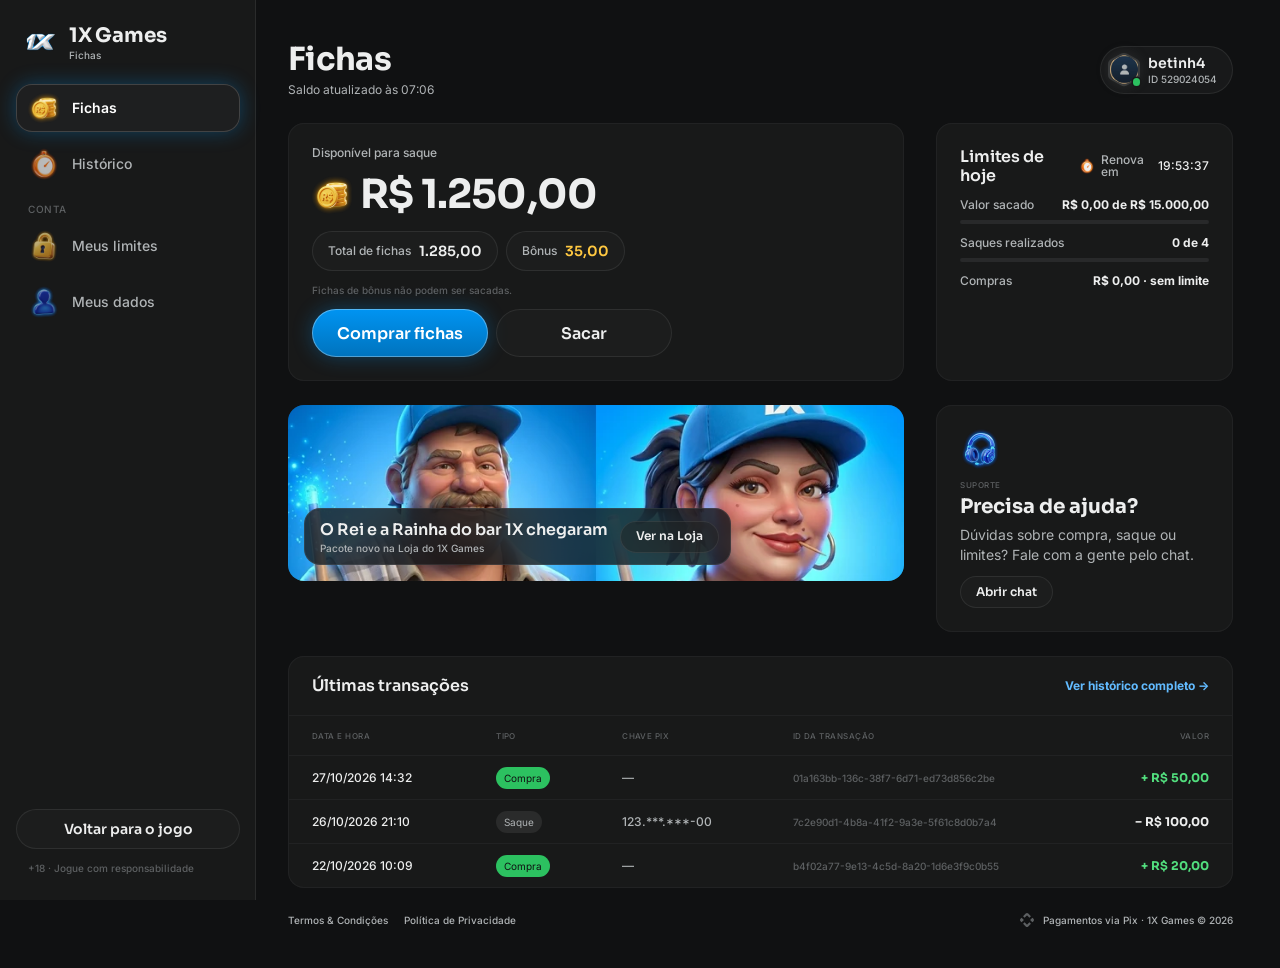
==== commit aafdd7a6: "Header: saldo com dropdown (Saldo total, geral, Bônus, Bônus Fidelidade, livre pra saque, Sacar | Co" ====
--- a/fichas/index.html
+++ b/fichas/index.html
@@ -10,9 +10,9 @@
 <link rel="preconnect" href="https://fonts.googleapis.com">
 <link rel="preconnect" href="https://fonts.gstatic.com" crossorigin>
 <link rel="stylesheet" href="https://fonts.googleapis.com/css2?family=Inter:wght@400;500;600;700&family=Sora:wght@600;700;800&display=swap">
-<link rel="stylesheet" href="../css/tokens.css?v=20261027h">
-<link rel="stylesheet" href="../css/ui.css?v=20261027h">
-<link rel="stylesheet" href="fichas.css?v=20261027h">
+<link rel="stylesheet" href="../css/tokens.css?v=20261117d">
+<link rel="stylesheet" href="../css/ui.css?v=20261117d">
+<link rel="stylesheet" href="fichas.css?v=20261117d">
 </head>
 <body>
 <svg width="0" height="0" style="position:absolute" aria-hidden="true">
@@ -35,6 +35,6 @@
 <div class="veil" id="veil" hidden><section class="drawer" id="drawer" role="dialog" aria-modal="true"></section></div>
 <div class="toast" id="toast"><span class="hint-pill" id="toastTxt"></span></div>
 
-<script src="fichas.js?v=20261027h"></script>
+<script src="fichas.js?v=20261117d"></script>
 </body>
 </html>
--- a/css/tokens.css
+++ b/css/tokens.css
@@ -32,7 +32,7 @@
   /* games */
   --game-truco:#e5484d; --game-paulista:#3b74f5; --game-cacheta:#8752f2; --game-tranca:#2cc160; --game-buraco:#1f9a4a;
   --game-poker:#0fa968; --game-sinuca:#2fa35a; --game-todos:#14a0ff; --game-domino:#14b8a6; --game-dama:#f76b15; --game-xadrez:#5b6cff;
-  --game-paulista-tint:#3b74f53d; --game-truco-tint:#e5484d3d; --game-cacheta-tint:#8752f23d; --game-buraco-tint:#1f9a4a3d;
+  --game-paulista-tint:#3b74f53d; --game-truco-tint:#e5484d3d; --game-cacheta-tint:#8752f23d; --game-buraco-tint:#1f9a4a3d; --game-poker-tint:#0fa9683d; --game-sinuca-tint:#2fa35a3d;
   /* crew */
   --crew-engenheiro:#4fb3ff; --crew-comandante:#f5c542; --crew-piloto:#ff5a36; --crew-navegador:#e86bff; --crew-explorador:#4dffb8;
   --crew-bar:#ff9f43; --crew-reis:#34d399; --crew-nobru:#3d8bff; --crew-inhui:#ff4fb0;
@@ -40,6 +40,7 @@
   --stake-padrao-top:#004f87; --stake-padrao-bottom:#022947; --stake-iniciante-top:#1f9a4a; --stake-iniciante-bottom:#1f502c;
   --table-card-top:#1f5a4a; --table-card-bottom:#0f2e2a; --table-stake:#ffc841;
   --plus-bg:#52de7e; --plus-icon:#101112;
+  --btn-success-top:#52de7e; --btn-success-bg:#1f9a4a; /* DS button-glass ☰ Type=Success (Comprar) */
   /* cards */
   --card-face:#ffffff; --card-border:#9ea2a4; --suit-red:#c72c3d; --suit-black:#141922; --back-top:#00609e; --back-bottom:#003362;
   /* seat timer */
--- a/css/ui.css
+++ b/css/ui.css
@@ -8,6 +8,7 @@
 [role="button"]{cursor:pointer;-webkit-tap-highlight-color:transparent;-webkit-user-select:none;user-select:none;outline:0}
 input{font:inherit;color:inherit;border:0;background:none;outline:0;padding:0;margin:0;min-width:0}
 img,video{display:block;max-width:100%;user-select:none;-webkit-user-drag:none}
+video::-webkit-media-controls,video::-webkit-media-controls-start-playback-button,video::-webkit-media-controls-overlay-play-button{display:none!important;-webkit-appearance:none} /* sem botão de play: os vídeos são fundo */
 svg{display:block}
 [hidden]{display:none!important}
 .ic{flex:none;object-fit:contain;pointer-events:none}
@@ -50,6 +51,45 @@
 .cpill.bonus .t b{color:var(--text-prize)}
 .cpill .plus{width:20px;height:20px;border-radius:10px;background:var(--plus-bg);display:grid;place-items:center;flex:none}
 .cpill .plus svg{width:12px;height:12px;fill:var(--plus-icon)}
+/* saldo com seta: abre o dropdown (DS header-game ◉ Expanded) */
+.cpill .chev{width:20px;height:20px;display:grid;place-items:center;flex:none}
+.cpill .chev svg{width:10px;height:10px;fill:var(--text-muted);transform:rotate(90deg);transition:transform .2s}
+.cpill.open{box-shadow:inset 0 0 0 1px var(--border-strong)} .cpill.open .chev svg{transform:rotate(-90deg)}
+.hdr .hbuy{flex:1;min-width:0}
+/* dropdown do saldo (DS balance-panel) · celular: preso embaixo do header */
+.baldrop{position:absolute;left:0;right:0;top:64px;bottom:0;z-index:45;background:var(--bga-default-75);animation:fade .15s both}
+.balp{display:flex;flex-direction:column;gap:16px;max-height:100%;overflow:auto;padding:16px 16px 24px;background:var(--bg-subtle);border-radius:0 0 24px 24px;box-shadow:inset 0 -1px 0 var(--hl-subtle),0 16px 40px rgba(0,0,0,.4);animation:balIn .22s cubic-bezier(.2,.8,.2,1) both}
+@keyframes balIn{from{transform:translateY(-12px);opacity:0}}
+.balp .top{display:flex;justify-content:space-between;align-items:flex-start}
+.balp .top small{font:500 12px/1.2 var(--f-ui);color:var(--text-muted)}
+.balp .tv{display:flex;align-items:center;gap:8px;margin-top:4px}
+.balp .tv b{font:700 32px/1.2 var(--f-display);letter-spacing:-.02em;font-variant-numeric:tabular-nums}
+.balp .eye,.balp .x{display:grid;place-items:center;width:28px;height:28px}
+.balp .eye svg{width:20px;height:20px;fill:var(--text-muted)}
+.balp .x svg{width:12px;height:12px;fill:var(--text-muted);transform:rotate(-90deg)}
+.balp .rows{display:flex;flex-direction:column;gap:12px}
+.balp .kv{display:flex;justify-content:space-between;gap:12px;font:400 14px/1.4 var(--f-ui);color:var(--text-muted)}
+.balp .kv b{font-weight:400;color:var(--text-default);font-variant-numeric:tabular-nums;text-align:right}
+.balp hr{border:0;height:1px;background:var(--border-muted);margin:0}
+.balp .acts{display:flex;gap:12px} .balp .acts .btn{flex:1}
+/* Bônus Fidelidade (DS _loyalty-bonus): Resgatar quando tem valor · Juntando com a seta que abre as regras */
+.fid{display:flex;flex-direction:column;gap:12px;padding:8px 12px 8px 8px;border-radius:24px;background:var(--bga-strong-50);box-shadow:inset 0 0 0 1px var(--border-muted)}
+.fid.ready{flex-direction:row;align-items:center;gap:8px}
+.fid .ic{width:28px;height:28px;flex:none}
+.fid .t{flex:1;min-width:0;display:flex;flex-direction:column;gap:2px;text-align:left}
+.fid .t b{font:400 14px/1.3 var(--f-ui);color:var(--text-default)}
+.fid .t small{font:500 10px/1.2 var(--f-ui);color:var(--text-muted)}
+.fid .v{font:400 14px/1 var(--f-ui);font-variant-numeric:tabular-nums}
+.fid .row{display:flex;align-items:center;gap:8px;width:100%}
+.fid .chev{width:20px;height:20px;display:grid;place-items:center;flex:none}
+.fid .chev svg{width:10px;height:10px;fill:var(--text-muted);transform:rotate(90deg);transition:transform .2s}
+.fid.open{border-radius:16px;padding:8px 12px 12px 8px} .fid.open .chev svg{transform:rotate(-90deg)}
+.fid .more{display:flex;flex-direction:column;gap:12px}
+.fid .wk{display:flex;flex-direction:column;gap:4px;padding:12px;border-radius:12px;background:var(--bga-default-50);box-shadow:inset 0 0 0 1px var(--border-muted)}
+.fid .wk small{font:500 12px/1.2 var(--f-ui);color:var(--text-muted)}
+.fid .wk b{font:700 20px/1.2 var(--f-display);color:var(--text-prize);font-variant-numeric:tabular-nums}
+.fid p{margin:0;font:400 12px/1.5 var(--f-ui);color:var(--text-muted)}
+.fid .kv{font-size:12px}
 .hbell{position:relative;width:36px;height:36px;border-radius:18px;background:var(--bga-strong-50);box-shadow:inset 0 0 0 1px var(--border-muted);display:grid;place-items:center;flex:none}
 .hbell .ic{width:28px;height:28px}
 .hbell i{position:absolute;left:28px;top:0;width:8px;height:8px;border-radius:50%;background:var(--notification-error)}
@@ -122,6 +162,7 @@
 .btn.m44{height:44px;border-radius:22px}
 .btn.pri{background:linear-gradient(180deg,var(--btn-primary-top),var(--btn-primary-bg));box-shadow:inset 0 0 0 1px var(--hl),0 0 20px var(--glow-info);color:var(--btn-primary-text)}
 .btn.sec{background:var(--bga-strong-50);box-shadow:inset 0 0 0 1px var(--border-muted);color:var(--text-default)}
+.btn.ok{background:linear-gradient(180deg,var(--btn-success-top),var(--btn-success-bg));box-shadow:inset 0 0 0 1px var(--hl),0 0 20px var(--glow-success);color:#fff}
 .btn:disabled,.btn.dis{background:var(--btn-disabled-bg);box-shadow:none;color:var(--btn-disabled-text);pointer-events:none}
 .btn.danger-txt{background:none;box-shadow:none;color:var(--text-error);font:500 14px/1 var(--f-ui)}
 .btn.fill{flex:1;min-width:0}
@@ -136,9 +177,9 @@
 .bicon.s28{width:28px;height:28px;border-radius:14px}.bicon.s28 svg{width:16px;height:16px}
 
 /* ---------- tag ---------- */
-.tag{display:inline-flex;align-items:center;gap:4px;padding:2px 8px;border-radius:999px;font:600 12px/14px var(--f-display);white-space:nowrap;flex:none}
+.tag{display:inline-flex;align-items:center;gap:4px;padding:2px 8px;border-radius:999px;font:400 12px/18px var(--f-ui);white-space:nowrap;flex:none}
 .tag.neutral{background:#ffffff14;color:var(--text-muted)}
-.tag.gold{background:#62bbff29;color:var(--text-brand);box-shadow:inset 0 0 0 1px #c5e5ff8c}
+.tag.gold{padding:3px 8px;background:#62bbff29;color:#fff;box-shadow:inset 0 0 0 1px #c5e5ff8c}
 .tag.success{background:var(--sys-success);color:var(--bg-default)}
 .tag.danger{background:var(--sys-error);color:var(--text-default)}
 .tag.info{background:var(--sys-info);color:var(--text-default)}
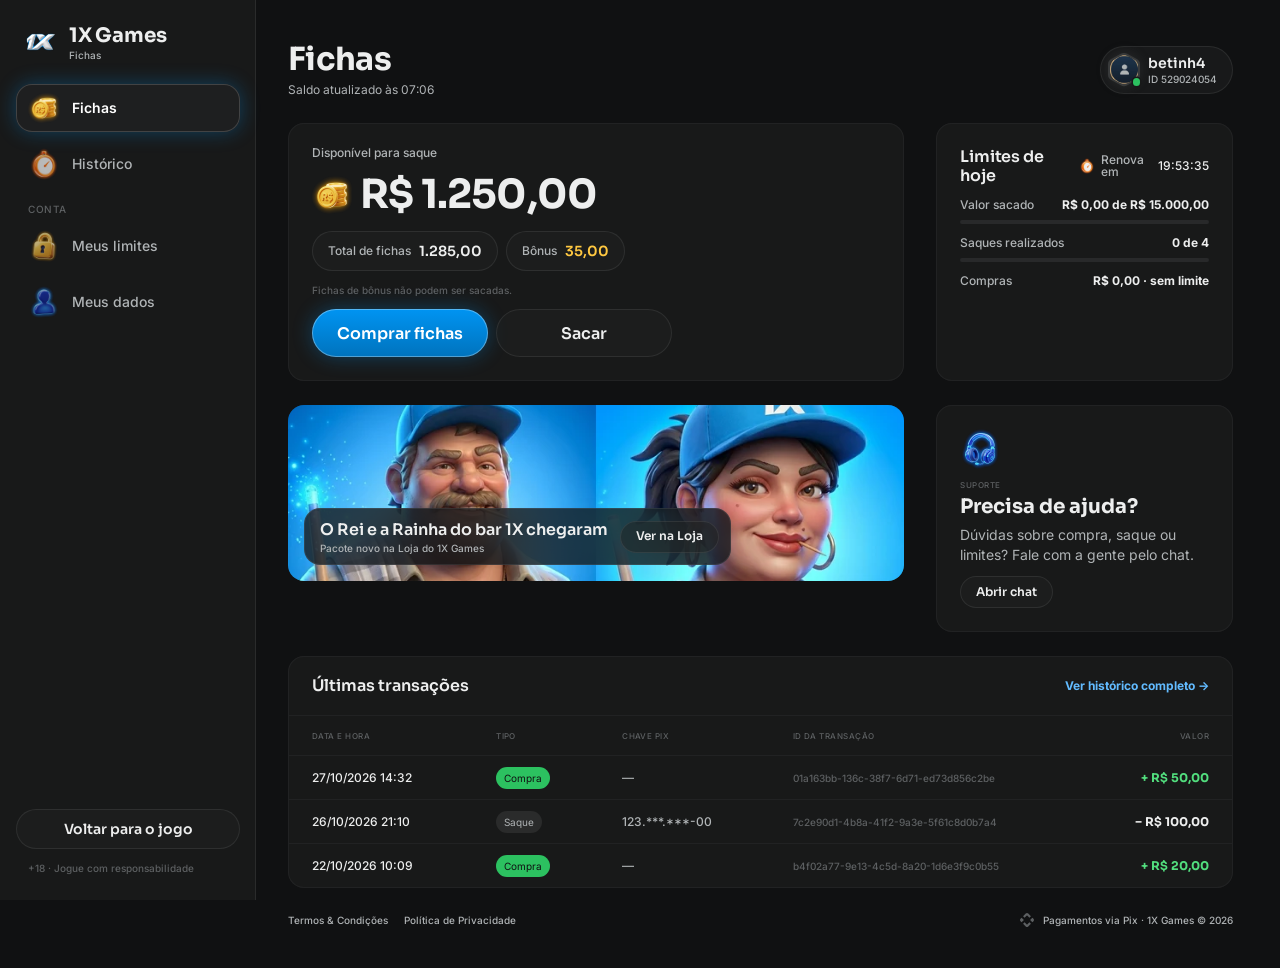
==== commit c02a8668: "Loja como na produção + promoção: pacotes a R$ 9,90 com as famílias da página Skins, pacote da marca" ====
--- a/fichas/index.html
+++ b/fichas/index.html
@@ -10,9 +10,9 @@
 <link rel="preconnect" href="https://fonts.googleapis.com">
 <link rel="preconnect" href="https://fonts.gstatic.com" crossorigin>
 <link rel="stylesheet" href="https://fonts.googleapis.com/css2?family=Inter:wght@400;500;600;700&family=Sora:wght@600;700;800&display=swap">
-<link rel="stylesheet" href="../css/tokens.css?v=20261117d">
-<link rel="stylesheet" href="../css/ui.css?v=20261117d">
-<link rel="stylesheet" href="fichas.css?v=20261117d">
+<link rel="stylesheet" href="../css/tokens.css?v=20261119a">
+<link rel="stylesheet" href="../css/ui.css?v=20261119a">
+<link rel="stylesheet" href="fichas.css?v=20261119a">
 </head>
 <body>
 <svg width="0" height="0" style="position:absolute" aria-hidden="true">
@@ -35,6 +35,6 @@
 <div class="veil" id="veil" hidden><section class="drawer" id="drawer" role="dialog" aria-modal="true"></section></div>
 <div class="toast" id="toast"><span class="hint-pill" id="toastTxt"></span></div>
 
-<script src="fichas.js?v=20261117d"></script>
+<script src="fichas.js?v=20261119a"></script>
 </body>
 </html>
--- a/css/tokens.css
+++ b/css/tokens.css
@@ -36,6 +36,8 @@
   /* crew */
   --crew-engenheiro:#4fb3ff; --crew-comandante:#f5c542; --crew-piloto:#ff5a36; --crew-navegador:#e86bff; --crew-explorador:#4dffb8;
   --crew-bar:#ff9f43; --crew-reis:#34d399; --crew-nobru:#3d8bff; --crew-inhui:#ff4fb0;
+  /* famílias da página Skins (mesma cor da chamada do Truco) */
+  --crew-laje:#ff7f50; --crew-portaria:#3ddc84; --crew-live:#b45cff; --crew-feira:#ffa62b; --crew-navalha:#ff4fb0; --crew-varzea:#5be37d; --crew-oficina:#3db8ff; --crew-posto:#ff3b4a; --crew-fliper:#a45cff; --crew-grau:#4fa3ff; --crew-palpite:#f2b233;
   /* stake / table */
   --stake-padrao-top:#004f87; --stake-padrao-bottom:#022947; --stake-iniciante-top:#1f9a4a; --stake-iniciante-bottom:#1f502c;
   --table-card-top:#1f5a4a; --table-card-bottom:#0f2e2a; --table-stake:#ffc841;
--- a/css/ui.css
+++ b/css/ui.css
@@ -60,10 +60,9 @@
 .baldrop{position:absolute;left:0;right:0;top:64px;bottom:0;z-index:45;background:var(--bga-default-75);animation:fade .15s both}
 .balp{display:flex;flex-direction:column;gap:16px;max-height:100%;overflow:auto;padding:16px 16px 24px;background:var(--bg-subtle);border-radius:0 0 24px 24px;box-shadow:inset 0 -1px 0 var(--hl-subtle),0 16px 40px rgba(0,0,0,.4);animation:balIn .22s cubic-bezier(.2,.8,.2,1) both}
 @keyframes balIn{from{transform:translateY(-12px);opacity:0}}
-.balp .top{display:flex;justify-content:space-between;align-items:flex-start}
+.balp .top{display:flex;justify-content:space-between;align-items:center}
 .balp .top small{font:500 12px/1.2 var(--f-ui);color:var(--text-muted)}
-.balp .tv{display:flex;align-items:center;gap:8px;margin-top:4px}
-.balp .tv b{font:700 32px/1.2 var(--f-display);letter-spacing:-.02em;font-variant-numeric:tabular-nums}
+.balp .tv{display:flex;align-items:center;gap:4px}
 .balp .eye,.balp .x{display:grid;place-items:center;width:28px;height:28px}
 .balp .eye svg{width:20px;height:20px;fill:var(--text-muted)}
 .balp .x svg{width:12px;height:12px;fill:var(--text-muted);transform:rotate(-90deg)}
